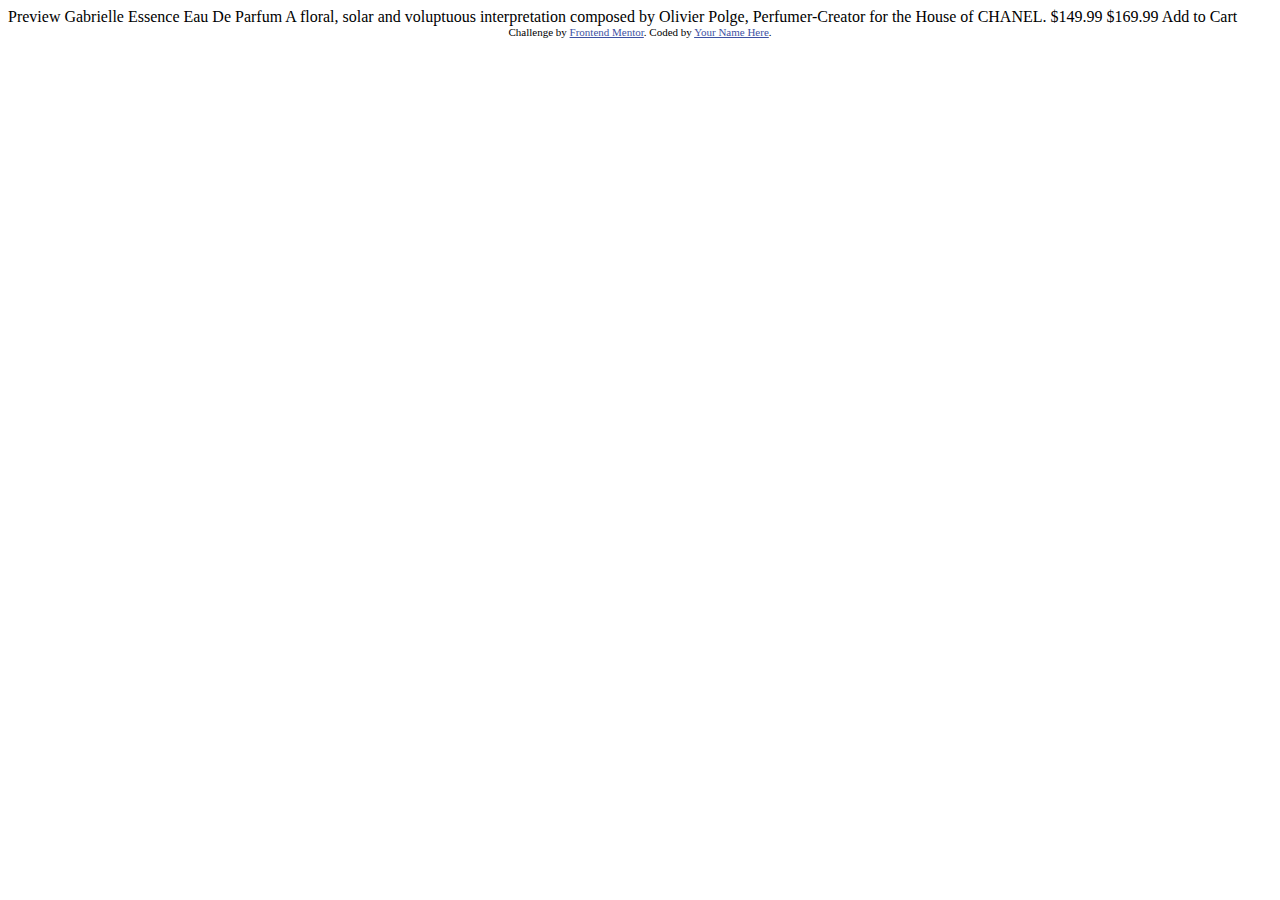
==== product-preview-card-component-main/index.html @ d6186c0a "📦" ====
<!DOCTYPE html>
<html lang="en">
<head>
  <meta charset="UTF-8">
  <meta name="viewport" content="width=device-width, initial-scale=1.0"> <!-- displays site properly based on user's device -->

  <link rel="icon" type="image/png" sizes="32x32" href="./images/favicon-32x32.png">
  
  <title>Frontend Mentor | Product preview card component</title>

  <!-- Feel free to remove these styles or customise in your own stylesheet 👍 -->
  <style>
    .attribution { font-size: 11px; text-align: center; }
    .attribution a { color: hsl(228, 45%, 44%); }
  </style>
</head>
<body>

  Preview

  Gabrielle Essence Eau De Parfum

  A floral, solar and voluptuous interpretation composed by Olivier Polge, 
  Perfumer-Creator for the House of CHANEL.

  $149.99
  $169.99

  Add to Cart
  
  <div class="attribution">
    Challenge by <a href="https://www.frontendmentor.io?ref=challenge" target="_blank">Frontend Mentor</a>. 
    Coded by <a href="#">Your Name Here</a>.
  </div>
</body>
</html>
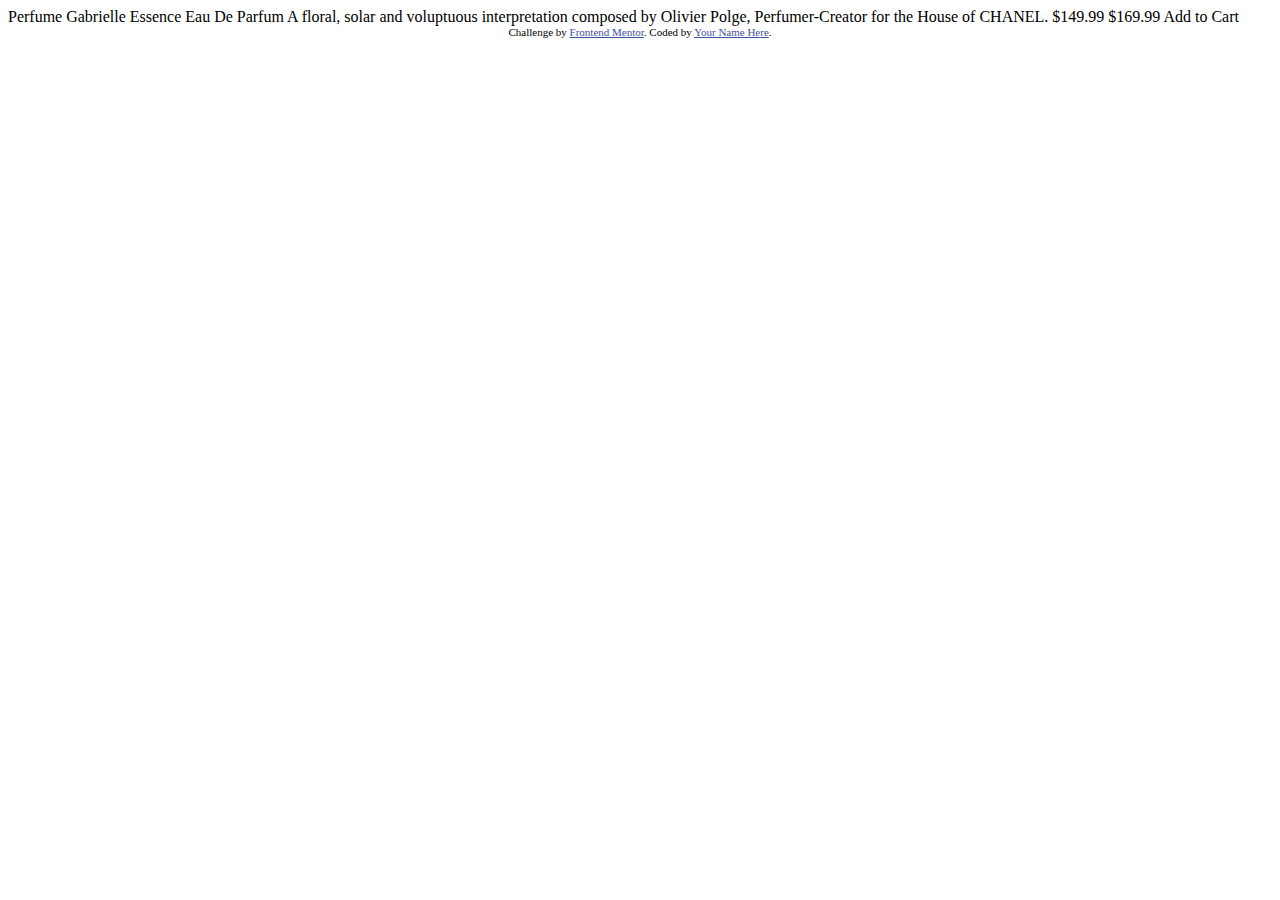
==== commit 968b3260: "📦" ====
--- a/product-preview-card-component-main/index.html
+++ b/product-preview-card-component-main/index.html
@@ -8,6 +8,8 @@
   
   <title>Frontend Mentor | Product preview card component</title>
 
+  <link rel="stylesheet" href="style.css">
+
   <!-- Feel free to remove these styles or customise in your own stylesheet 👍 -->
   <style>
     .attribution { font-size: 11px; text-align: center; }
@@ -16,17 +18,25 @@
 </head>
 <body>
 
-  Preview
+  <div class="container">
+    <div class="left-hand-side">
+      <!-- <img src="images/image-product-desktop.jpg" alt="perfume-image-desktop"> -->
+    </div>
+    <div class="right-hand-side">
+      Perfume
 
-  Gabrielle Essence Eau De Parfum
+      Gabrielle Essence Eau De Parfum
 
-  A floral, solar and voluptuous interpretation composed by Olivier Polge, 
-  Perfumer-Creator for the House of CHANEL.
+      A floral, solar and voluptuous interpretation composed by Olivier Polge, 
+      Perfumer-Creator for the House of CHANEL.
 
-  $149.99
-  $169.99
+      $149.99
+      
+      $169.99
 
-  Add to Cart
+      Add to Cart
+    </div>
+  </div>
   
   <div class="attribution">
     Challenge by <a href="https://www.frontendmentor.io?ref=challenge" target="_blank">Frontend Mentor</a>. 
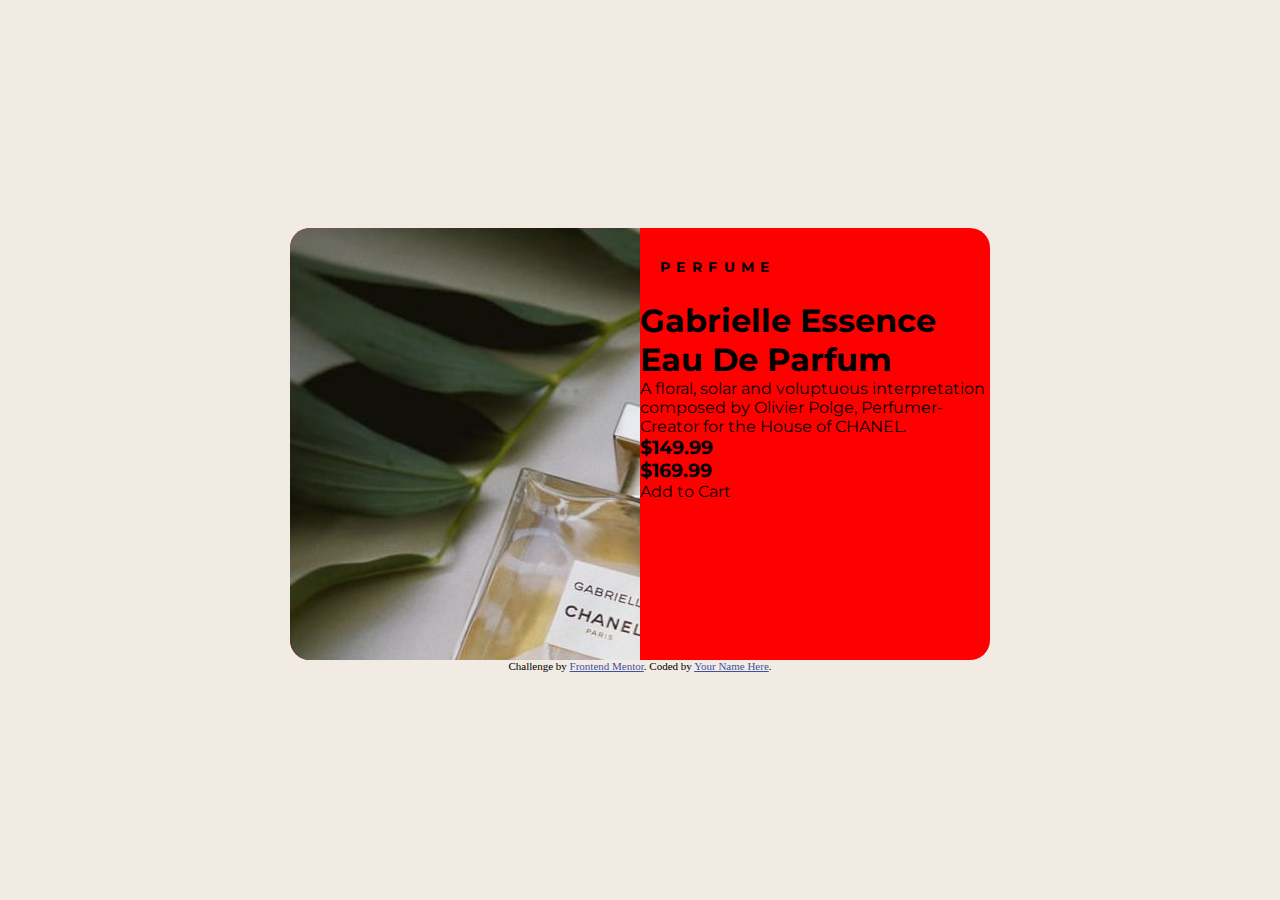
==== commit 9ff9b6d1: "📦" ====
--- a/product-preview-card-component-main/index.html
+++ b/product-preview-card-component-main/index.html
@@ -9,6 +9,10 @@
   <title>Frontend Mentor | Product preview card component</title>
 
   <link rel="stylesheet" href="style.css">
+
+  <link rel="preconnect" href="https://fonts.googleapis.com">
+  <link rel="preconnect" href="https://fonts.gstatic.com" crossorigin>
+  <link href="https://fonts.googleapis.com/css2?family=Fraunces:opsz,wght@9..144,700&family=Montserrat:wght@500;700&display=swap" rel="stylesheet">
 
   <!-- Feel free to remove these styles or customise in your own stylesheet 👍 -->
   <style>
@@ -23,16 +27,16 @@
       <!-- <img src="images/image-product-desktop.jpg" alt="perfume-image-desktop"> -->
     </div>
     <div class="right-hand-side">
-      Perfume
+      <h3 class="heading">Perfume</h3>
 
-      Gabrielle Essence Eau De Parfum
+      <h1>Gabrielle Essence Eau De Parfum</h1>
 
-      A floral, solar and voluptuous interpretation composed by Olivier Polge, 
-      Perfumer-Creator for the House of CHANEL.
+      <p>A floral, solar and voluptuous interpretation composed by Olivier Polge, 
+        Perfumer-Creator for the House of CHANEL.</p>
 
-      $149.99
+      <h3>$149.99</h3>
       
-      $169.99
+      <h3>$169.99</h3>
 
       Add to Cart
     </div>
--- a/product-preview-card-component-main/style.css
+++ b/product-preview-card-component-main/style.css
@@ -0,0 +1,44 @@
+*{
+    margin:0;
+    padding:0;
+}
+
+body{
+    background-color: hsl(30, 38%, 92%);
+    display:flex;
+    flex-direction: column;
+    justify-content: center;
+    align-items: center;
+    min-height: 100vh;
+}
+
+.container{
+    display:flex;
+    justify-content: center;
+    margin:0 auto;
+    max-width: 700px;
+    background-color: red;
+    min-height:27em;
+    border-radius: 20px;
+}
+
+.left-hand-side{
+    background-image: url(images/image-product-desktop.jpg);
+    min-width: 50%;
+    border-radius: 20px 0px 0px 20px;
+}
+
+.right-hand-side{
+    display : flex;
+    flex-direction: column;
+    font-family: 'Montserrat', sans-serif;
+}
+
+.right-hand-side .heading{
+    text-transform: uppercase;
+    letter-spacing:0.4rem;
+    padding: 20px;
+    font-size: 0.9rem;
+    margin-top: 10px;
+    margin-bottom: 5px;
+}
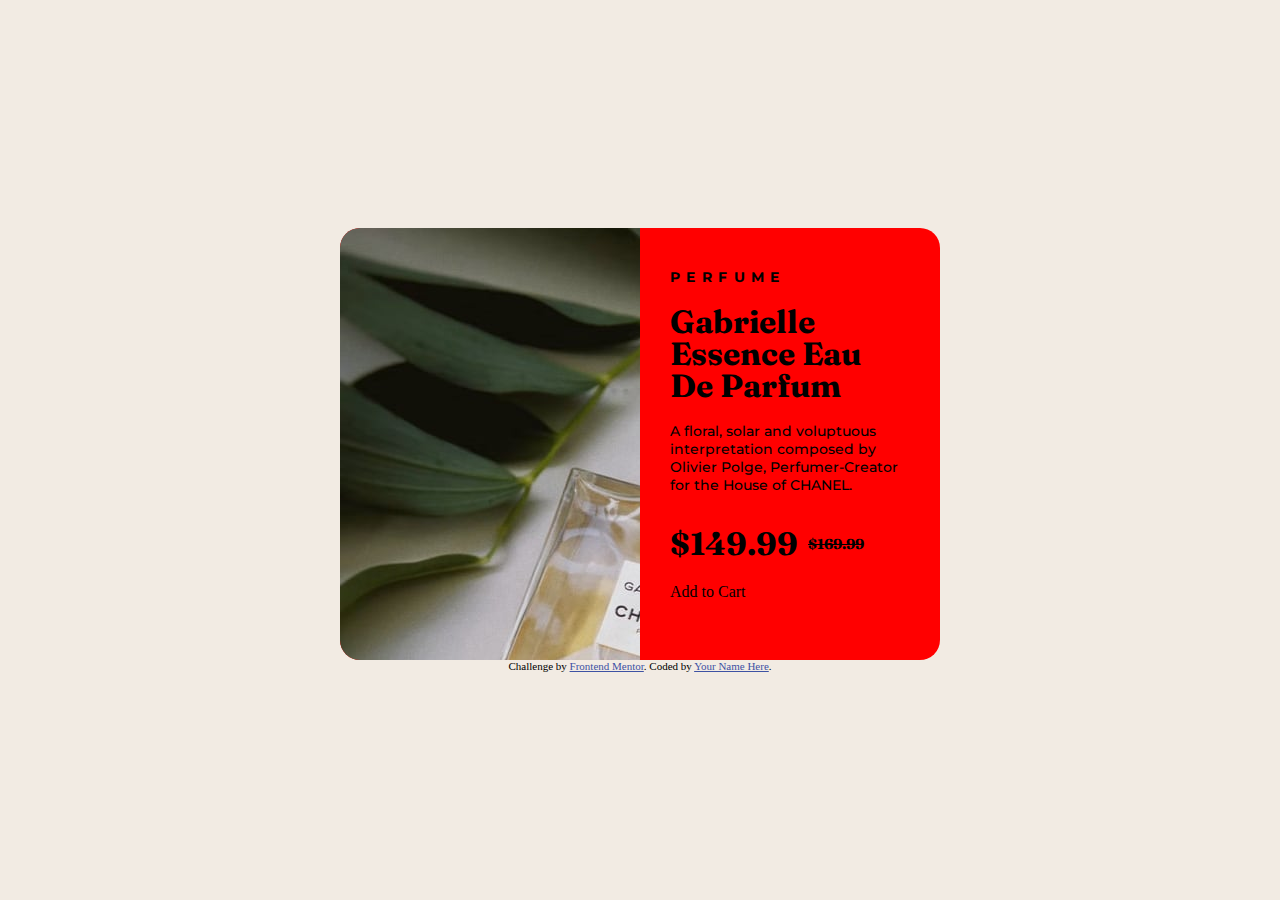
==== commit d51e726a: "📦" ====
--- a/product-preview-card-component-main/index.html
+++ b/product-preview-card-component-main/index.html
@@ -29,14 +29,16 @@
     <div class="right-hand-side">
       <h3 class="heading">Perfume</h3>
 
-      <h1>Gabrielle Essence Eau De Parfum</h1>
+      <h1 class="product-name">Gabrielle Essence Eau De Parfum</h1>
 
       <p>A floral, solar and voluptuous interpretation composed by Olivier Polge, 
         Perfumer-Creator for the House of CHANEL.</p>
 
-      <h3>$149.99</h3>
+      <div class="price">
+        <h1 class="actual-price">$149.99</h1>
       
-      <h3>$169.99</h3>
+        <h3 class="discounter=price">$169.99</h3>
+      </div>
 
       Add to Cart
     </div>
--- a/product-preview-card-component-main/style.css
+++ b/product-preview-card-component-main/style.css
@@ -16,7 +16,7 @@
     display:flex;
     justify-content: center;
     margin:0 auto;
-    max-width: 700px;
+    max-width: 600px;
     background-color: red;
     min-height:27em;
     border-radius: 20px;
@@ -31,14 +31,48 @@
 .right-hand-side{
     display : flex;
     flex-direction: column;
-    font-family: 'Montserrat', sans-serif;
+    padding : 30px;
 }
 
 .right-hand-side .heading{
     text-transform: uppercase;
     letter-spacing:0.4rem;
-    padding: 20px;
+    /* padding: 20px; */
     font-size: 0.9rem;
     margin-top: 10px;
-    margin-bottom: 5px;
+    margin-bottom: 10px;
+    font-family: 'Montserrat', sans-serif;
 }
+
+.right-hand-side .product-name{
+    font-family: 'Fraunces', serif;
+    margin-top: 10px;
+    line-height: 2rem;
+    margin-bottom: 10px;
+}
+
+.right-hand-side p{
+    font-family: 'Montserrat', sans-serif;
+    font-size: 14px;
+    margin-top: 10px;
+    margin-bottom: 10px;
+    font-weight: 500;
+}
+
+.right-hand-side .price{
+    display: flex;
+    flex-direction: row;
+    align-items: center;
+    font-family: 'Fraunces', serif;
+    margin-bottom: 20px;
+    margin-top: 20px;
+}
+
+.right-hand-side .price h1{
+    padding-right:10px;
+}
+
+.right-hand-side .price h3{
+    text-decoration: line-through;
+    font-size: 0.9rem;
+}
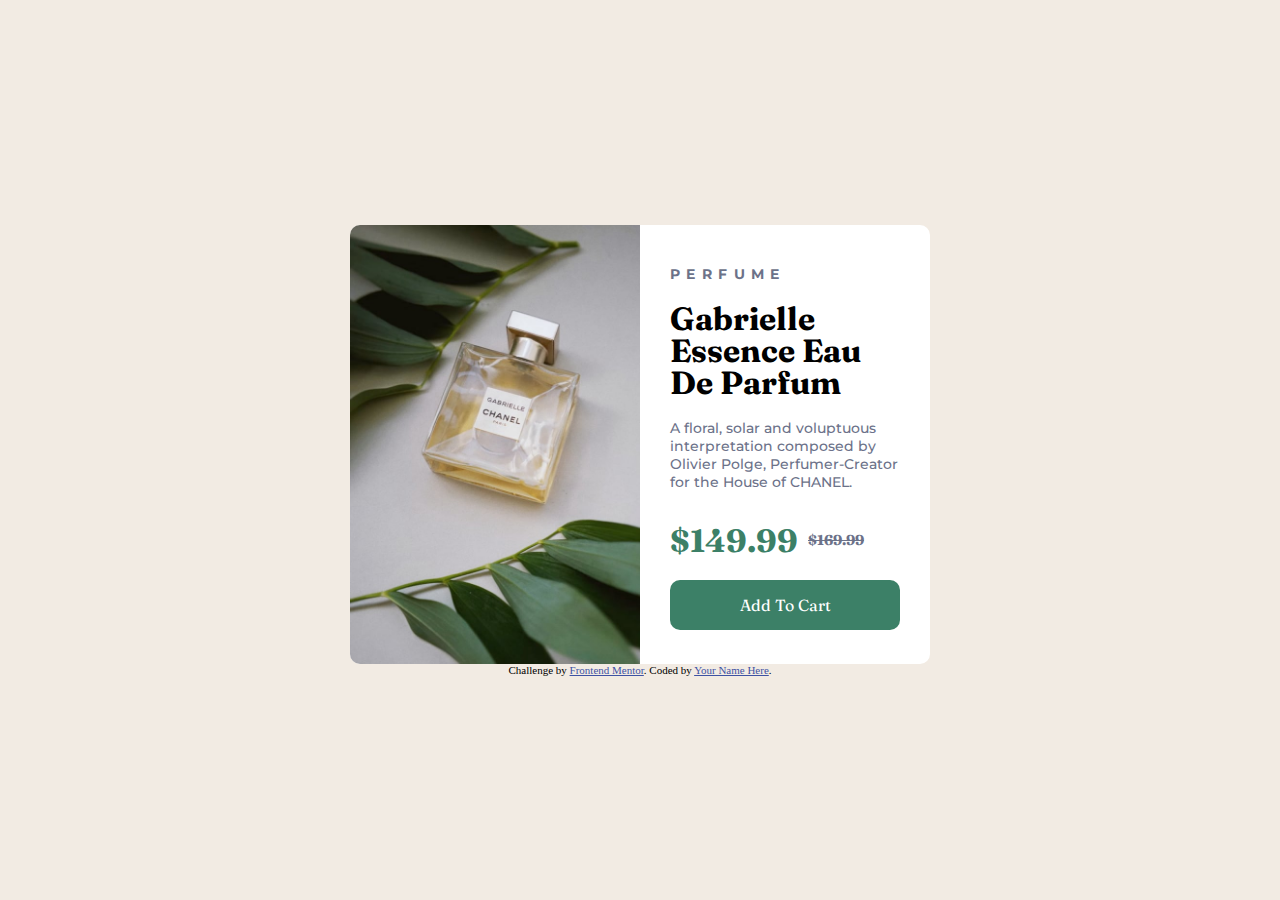
==== commit a7137995: "📦" ====
--- a/product-preview-card-component-main/index.html
+++ b/product-preview-card-component-main/index.html
@@ -24,7 +24,10 @@
 
   <div class="container">
     <div class="left-hand-side">
-      <!-- <img src="images/image-product-desktop.jpg" alt="perfume-image-desktop"> -->
+      <picture>
+        <source media="(min-width: 650px)" srcset="./images/image-product-desktop.jpg">
+        <img src="./images/image-product-mobile.jpg" alt="product-image">
+      </picture>
     </div>
     <div class="right-hand-side">
       <h3 class="heading">Perfume</h3>
@@ -40,7 +43,7 @@
         <h3 class="discounter=price">$169.99</h3>
       </div>
 
-      Add to Cart
+      <div class="button">Add To Cart</div>
     </div>
   </div>
   
--- a/product-preview-card-component-main/style.css
+++ b/product-preview-card-component-main/style.css
@@ -16,16 +16,22 @@
     display:flex;
     justify-content: center;
     margin:0 auto;
-    max-width: 600px;
-    background-color: red;
-    min-height:27em;
-    border-radius: 20px;
+    max-width: 580px;
+    background-color: hsl(0, 0%, 100%);
+    /* min-height:27em; */
+    border-radius: 10px;
 }
 
 .left-hand-side{
-    background-image: url(images/image-product-desktop.jpg);
+    /* background-image: url(images/image-product-desktop.jpg); */
     min-width: 50%;
-    border-radius: 20px 0px 0px 20px;
+}
+
+
+.left-hand-side img{
+    max-width: 100%;
+    min-height: 100%;
+    border-radius: 10px 0px 0px 10px;
 }
 
 .right-hand-side{
@@ -42,6 +48,7 @@
     margin-top: 10px;
     margin-bottom: 10px;
     font-family: 'Montserrat', sans-serif;
+    color: hsl(228, 12%, 48%);
 }
 
 .right-hand-side .product-name{
@@ -57,6 +64,7 @@
     margin-top: 10px;
     margin-bottom: 10px;
     font-weight: 500;
+    color: hsl(228, 12%, 48%);
 }
 
 .right-hand-side .price{
@@ -70,9 +78,44 @@
 
 .right-hand-side .price h1{
     padding-right:10px;
+    color:hsl(158, 36%, 37%)
 }
 
 .right-hand-side .price h3{
     text-decoration: line-through;
     font-size: 0.9rem;
+    color: hsl(228, 12%, 48%);
 }
+
+.button{
+    background-color: hsl(158, 36%, 37%);
+    /* padding: 15px 15px;
+    width: 250px;
+    margin : 30px 25px; */
+    border-radius: 10px;
+    text-align: center;
+    display: flex;
+    flex-direction: column;
+    justify-content: center;
+    color: white;
+    cursor:pointer;
+    height : 50px;
+    font-family:'Fraunces', serif ;
+}
+
+@media(max-width:650px){
+    .container{
+        flex-direction: column;
+        max-width: 400px;
+    }
+
+    .left-hand-side img{
+        max-height: 100%;
+        border-radius: 10px 10px 0px 0px;
+    }
+
+    /* .left-scoreboard{
+        margin : 0;
+        max-width: 330px;
+    } */
+}
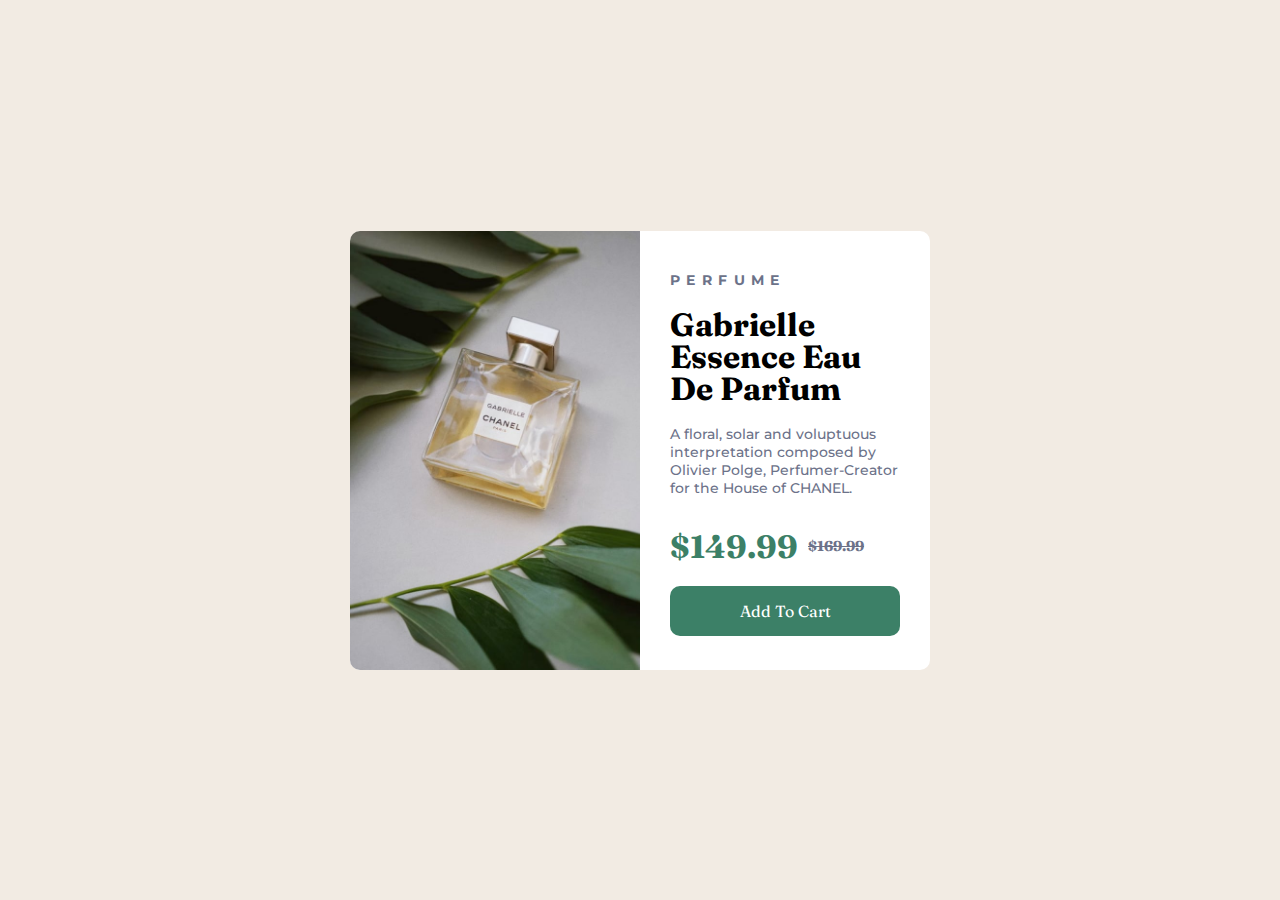
==== commit d831583d: "📦" ====
--- a/product-preview-card-component-main/index.html
+++ b/product-preview-card-component-main/index.html
@@ -47,9 +47,9 @@
     </div>
   </div>
   
-  <div class="attribution">
+  <!-- <div class="attribution">
     Challenge by <a href="https://www.frontendmentor.io?ref=challenge" target="_blank">Frontend Mentor</a>. 
     Coded by <a href="#">Your Name Here</a>.
-  </div>
+  </div> -->
 </body>
 </html>